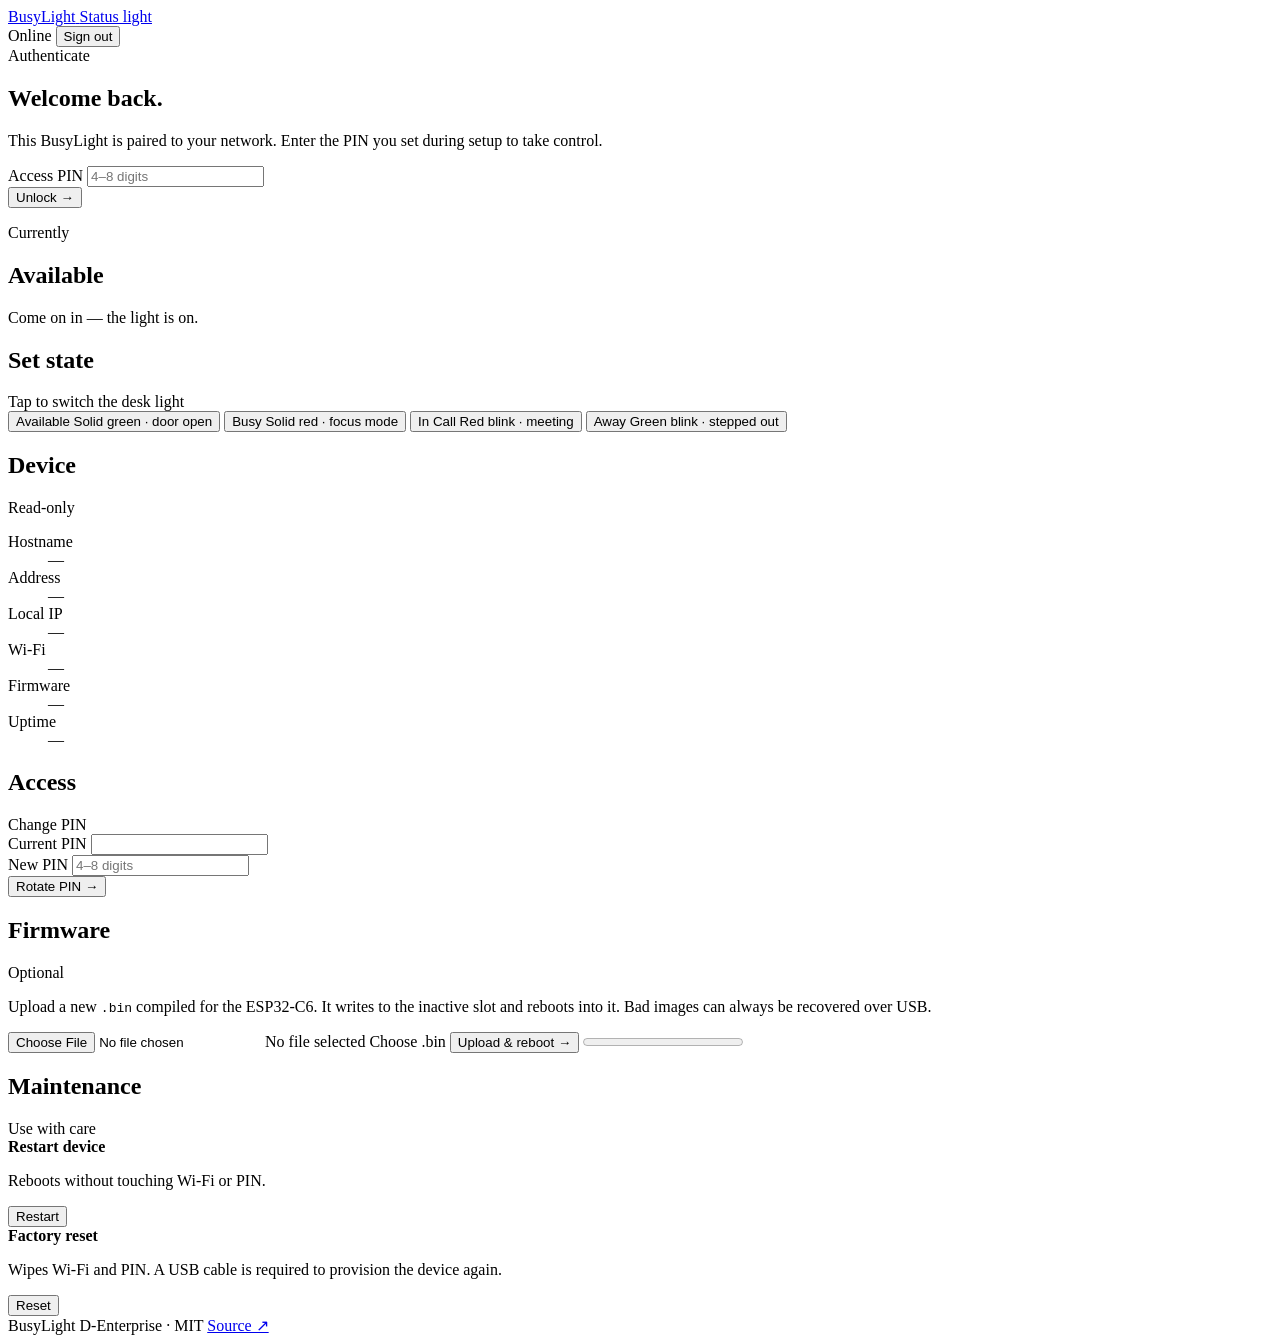
==== firmware/data/index.html @ c46cbe96 "feat: BusyLight v0.2.0 - firmware, wizard, premium web UI Initial public-grade release. Brings the v" ====
<!doctype html>
<html lang="en">
  <head>
    <meta charset="utf-8" />
    <meta name="viewport" content="width=device-width, initial-scale=1" />
    <meta name="color-scheme" content="light" />
    <title>BusyLight</title>
    <link rel="preconnect" href="https://fonts.googleapis.com" crossorigin />
    <link rel="preconnect" href="https://fonts.gstatic.com" crossorigin />
    <link
      href="https://fonts.googleapis.com/css2?family=Bricolage+Grotesque:opsz,wght@12..96,400;12..96,500;12..96,600;12..96,700&family=JetBrains+Mono:wght@500;600&display=swap"
      rel="stylesheet"
    />
    <link rel="stylesheet" href="/styles.css" />
  </head>
  <body>
    <header class="bar">
      <a class="brand" href="/">
        <span class="brand-mark" aria-hidden="true">
          <span class="brand-mark-r"></span>
          <span class="brand-mark-g"></span>
        </span>
        <span class="brand-text">
          <span class="brand-name">BusyLight</span>
          <span class="brand-sub">Status&nbsp;light</span>
        </span>
      </a>
      <div class="bar-right">
        <span class="net" id="link-state">
          <span class="net-dot"></span>
          Online
        </span>
        <button id="logout-btn" type="button" class="link hidden">Sign&nbsp;out</button>
      </div>
    </header>

    <main class="page">

      <!-- LOGIN -->
      <section id="login-card" class="lock">
        <div class="lock-card">
          <div class="lock-bead" aria-hidden="true">
            <span class="lock-bead-halo"></span>
            <span class="lock-bead-core"></span>
            <span class="lock-bead-shine"></span>
          </div>
          <span class="kicker">Authenticate</span>
          <h1 class="display">Welcome back.</h1>
          <p class="lede">
            This BusyLight is paired to your network. Enter the PIN you set
            during setup to take control.
          </p>
          <div class="field">
            <label for="pin">Access PIN</label>
            <input
              id="pin"
              type="password"
              inputmode="numeric"
              maxlength="8"
              autocomplete="off"
              placeholder="4–8 digits"
            />
          </div>
          <button id="login-btn" type="button" class="cta">
            <span>Unlock</span>
            <span class="cta-arrow" aria-hidden="true">→</span>
          </button>
          <p class="msg" id="login-msg" role="status"></p>
        </div>
      </section>

      <!-- DASHBOARD -->
      <div id="console-grid" class="dash hidden">

        <!-- HERO -->
        <section class="hero" id="status-orb" data-state="AVAILABLE">
          <div class="hero-stage" aria-hidden="true">
            <span class="hero-halo"></span>
            <span class="hero-bead">
              <span class="hero-bead-shine"></span>
            </span>
          </div>
          <div class="hero-info">
            <span class="kicker">Currently</span>
            <h1 class="display display--xl" id="current-state">Available</h1>
            <p class="lede" id="hero-sub">Come on in — the light is on.</p>
          </div>
        </section>

        <!-- STATE SELECTOR -->
        <section class="block">
          <header class="block-head">
            <h2>Set state</h2>
            <span class="block-sub">Tap to switch the desk light</span>
          </header>
          <div class="tiles">
            <button class="tile" data-state="AVAILABLE">
              <span class="tile-swatch"></span>
              <span class="tile-text">
                <span class="tile-name">Available</span>
                <span class="tile-desc">Solid green · door open</span>
              </span>
            </button>
            <button class="tile" data-state="BUSY">
              <span class="tile-swatch"></span>
              <span class="tile-text">
                <span class="tile-name">Busy</span>
                <span class="tile-desc">Solid red · focus mode</span>
              </span>
            </button>
            <button class="tile" data-state="IN_CALL">
              <span class="tile-swatch"></span>
              <span class="tile-text">
                <span class="tile-name">In&nbsp;Call</span>
                <span class="tile-desc">Red blink · meeting</span>
              </span>
            </button>
            <button class="tile" data-state="AWAY">
              <span class="tile-swatch"></span>
              <span class="tile-text">
                <span class="tile-name">Away</span>
                <span class="tile-desc">Green blink · stepped out</span>
              </span>
            </button>
          </div>
          <p class="msg msg--center" id="state-msg"></p>
        </section>

        <!-- TWO COL -->
        <div class="cols">
          <section class="block">
            <header class="block-head">
              <h2>Device</h2>
              <span class="block-sub">Read-only</span>
            </header>
            <dl class="readout">
              <div><dt>Hostname</dt><dd id="t-host" class="mono">—</dd></div>
              <div><dt>Address</dt><dd id="t-mdns" class="mono">—</dd></div>
              <div><dt>Local IP</dt><dd id="t-ip" class="mono">—</dd></div>
              <div>
                <dt>Wi-Fi</dt>
                <dd>
                  <span id="t-rssi" class="mono">—</span>
                  <span id="t-bars" class="bars" aria-hidden="true">
                    <span></span><span></span><span></span><span></span>
                  </span>
                </dd>
              </div>
              <div><dt>Firmware</dt><dd id="t-ver" class="mono">—</dd></div>
              <div><dt>Uptime</dt><dd id="t-uptime" class="mono">—</dd></div>
            </dl>
          </section>

          <section class="block">
            <header class="block-head">
              <h2>Access</h2>
              <span class="block-sub">Change PIN</span>
            </header>
            <div class="block-body">
              <div class="field">
                <label for="current-pin">Current PIN</label>
                <input
                  id="current-pin"
                  type="password"
                  inputmode="numeric"
                  maxlength="8"
                  autocomplete="off"
                />
              </div>
              <div class="field">
                <label for="new-pin">New PIN</label>
                <input
                  id="new-pin"
                  type="password"
                  inputmode="numeric"
                  maxlength="8"
                  autocomplete="off"
                  placeholder="4–8 digits"
                />
              </div>
              <button id="change-pin-btn" type="button" class="cta cta--block">
                <span>Rotate PIN</span>
                <span class="cta-arrow" aria-hidden="true">→</span>
              </button>
              <p class="msg" id="pin-msg" role="status"></p>
            </div>
          </section>
        </div>

        <!-- OTA -->
        <section class="block">
          <header class="block-head">
            <h2>Firmware</h2>
            <span class="block-sub">Optional</span>
          </header>
          <div class="block-body">
            <p class="lede lede--sm">
              Upload a new <code>.bin</code> compiled for the ESP32-C6. It
              writes to the inactive slot and reboots into it. Bad images
              can always be recovered over USB.
            </p>
            <label class="filepick" id="ota-picker">
              <input id="ota-file" type="file" accept=".bin" />
              <span class="filepick-name" id="ota-filename">No file selected</span>
              <span class="filepick-cta">Choose .bin</span>
            </label>
            <button id="ota-btn" type="button" class="cta cta--block">
              <span>Upload &amp; reboot</span>
              <span class="cta-arrow" aria-hidden="true">→</span>
            </button>
            <progress id="ota-progress" class="hidden" max="100" value="0"></progress>
            <p class="msg" id="ota-msg" role="status"></p>
          </div>
        </section>

        <!-- MAINTENANCE -->
        <section class="block block--quiet">
          <header class="block-head">
            <h2>Maintenance</h2>
            <span class="block-sub">Use with care</span>
          </header>
          <div class="maint">
            <div class="maint-row">
              <div class="maint-text">
                <strong>Restart device</strong>
                <p>Reboots without touching Wi-Fi or PIN.</p>
              </div>
              <button id="reboot-btn" type="button" class="ghost">Restart</button>
            </div>
            <div class="maint-row">
              <div class="maint-text">
                <strong>Factory reset</strong>
                <p>Wipes Wi-Fi and PIN. A USB cable is required to provision the device again.</p>
              </div>
              <button id="factory-reset-btn" type="button" class="ghost ghost--danger">Reset</button>
            </div>
          </div>
        </section>
      </div>
    </main>

    <footer class="foot">
      <span class="foot-mark">BusyLight</span>
      <span class="foot-meta">D-Enterprise · MIT</span>
      <a href="https://github.com" target="_blank" rel="noopener" class="foot-link">Source ↗</a>
    </footer>

    <script src="/app.js"></script>
  </body>
</html>
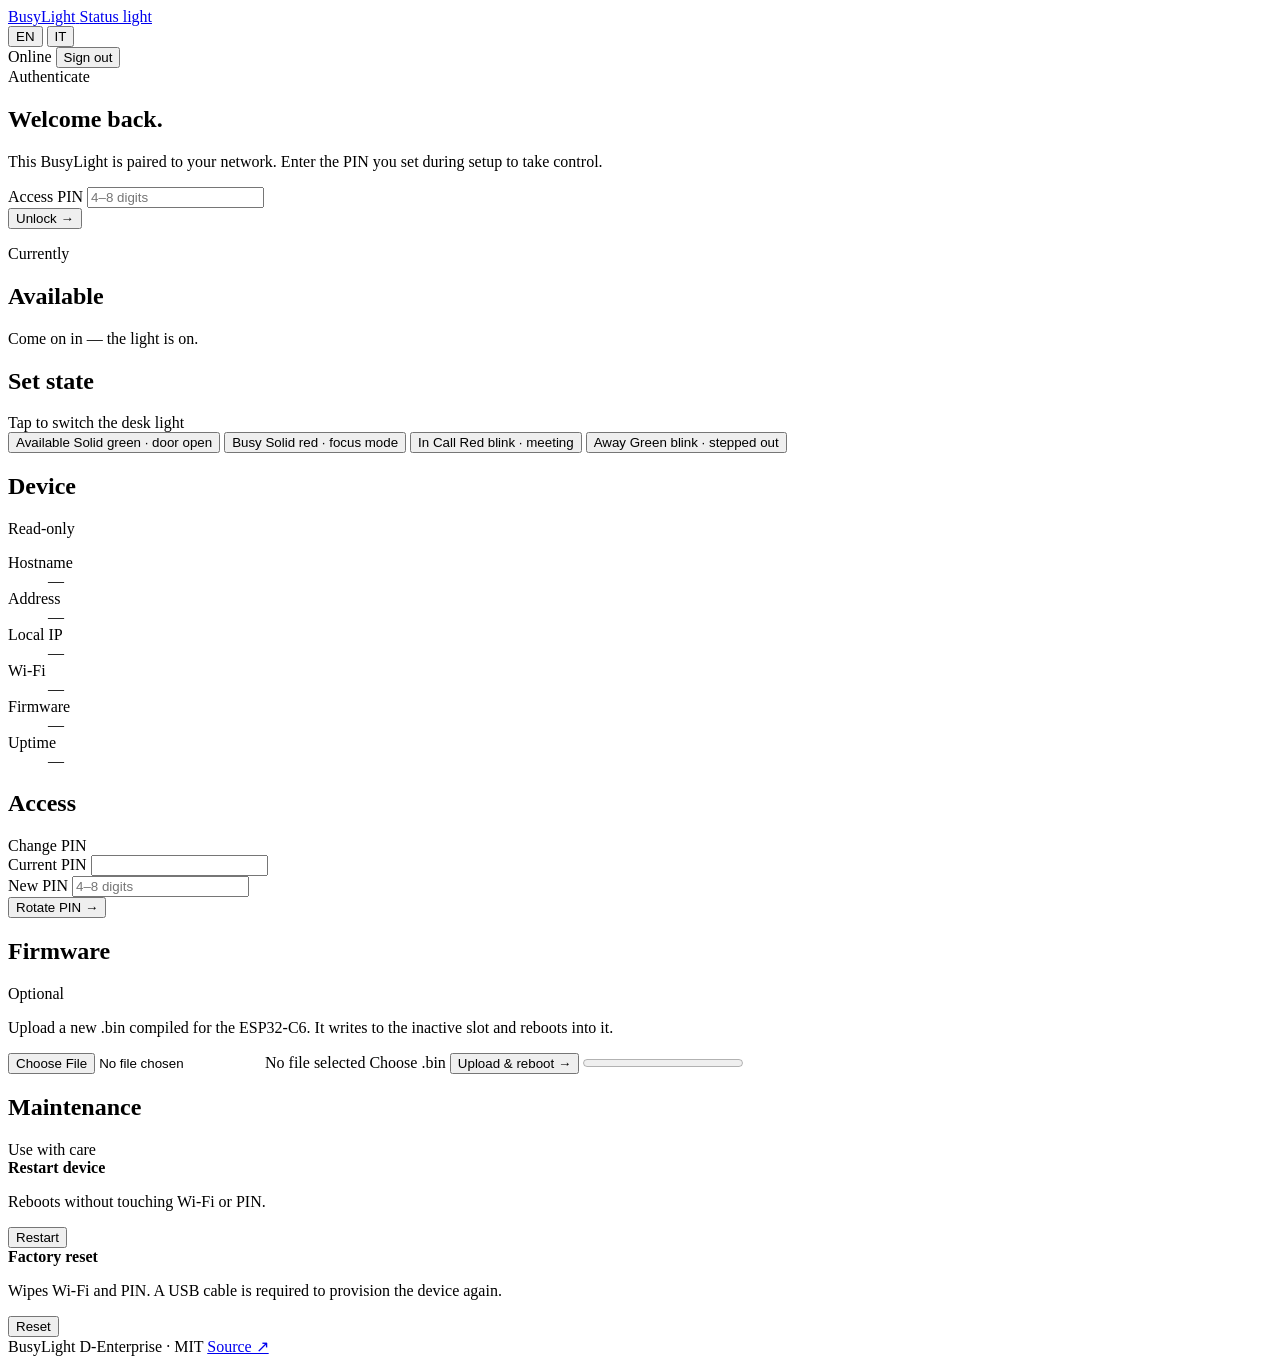
==== commit 6e79fd7d: "feat(web): bilingual UI (English + Italian) Adds full IT/EN translation of the device's web UI. Auto" ====
--- a/firmware/data/index.html
+++ b/firmware/data/index.html
@@ -22,15 +22,19 @@
         </span>
         <span class="brand-text">
           <span class="brand-name">BusyLight</span>
-          <span class="brand-sub">Status&nbsp;light</span>
+          <span class="brand-sub" data-i18n="brand.sub">Status light</span>
         </span>
       </a>
       <div class="bar-right">
+        <div class="langswitch" role="group" aria-label="Language">
+          <button type="button" data-lang-btn="en">EN</button>
+          <button type="button" data-lang-btn="it">IT</button>
+        </div>
         <span class="net" id="link-state">
           <span class="net-dot"></span>
-          Online
+          <span data-i18n="topbar.online">Online</span>
         </span>
-        <button id="logout-btn" type="button" class="link hidden">Sign&nbsp;out</button>
+        <button id="logout-btn" type="button" class="link hidden" data-i18n="topbar.signout">Sign out</button>
       </div>
     </header>
 
@@ -44,14 +48,14 @@
             <span class="lock-bead-core"></span>
             <span class="lock-bead-shine"></span>
           </div>
-          <span class="kicker">Authenticate</span>
-          <h1 class="display">Welcome back.</h1>
-          <p class="lede">
+          <span class="kicker" data-i18n="login.kicker">Authenticate</span>
+          <h1 class="display" data-i18n="login.title">Welcome back.</h1>
+          <p class="lede" data-i18n="login.lede">
             This BusyLight is paired to your network. Enter the PIN you set
             during setup to take control.
           </p>
           <div class="field">
-            <label for="pin">Access PIN</label>
+            <label for="pin" data-i18n="login.access_pin">Access PIN</label>
             <input
               id="pin"
               type="password"
@@ -59,10 +63,11 @@
               maxlength="8"
               autocomplete="off"
               placeholder="4–8 digits"
+              data-i18n-attr="placeholder: login.placeholder"
             />
           </div>
           <button id="login-btn" type="button" class="cta">
-            <span>Unlock</span>
+            <span data-i18n="login.unlock">Unlock</span>
             <span class="cta-arrow" aria-hidden="true">→</span>
           </button>
           <p class="msg" id="login-msg" role="status"></p>
@@ -81,7 +86,7 @@
             </span>
           </div>
           <div class="hero-info">
-            <span class="kicker">Currently</span>
+            <span class="kicker" data-i18n="hero.kicker">Currently</span>
             <h1 class="display display--xl" id="current-state">Available</h1>
             <p class="lede" id="hero-sub">Come on in — the light is on.</p>
           </div>
@@ -90,36 +95,36 @@
         <!-- STATE SELECTOR -->
         <section class="block">
           <header class="block-head">
-            <h2>Set state</h2>
-            <span class="block-sub">Tap to switch the desk light</span>
+            <h2 data-i18n="set_state.title">Set state</h2>
+            <span class="block-sub" data-i18n="set_state.sub">Tap to switch the desk light</span>
           </header>
           <div class="tiles">
             <button class="tile" data-state="AVAILABLE">
               <span class="tile-swatch"></span>
               <span class="tile-text">
-                <span class="tile-name">Available</span>
-                <span class="tile-desc">Solid green · door open</span>
+                <span class="tile-name" data-i18n="states.AVAILABLE.name">Available</span>
+                <span class="tile-desc" data-i18n="states.AVAILABLE.desc">Solid green · door open</span>
               </span>
             </button>
             <button class="tile" data-state="BUSY">
               <span class="tile-swatch"></span>
               <span class="tile-text">
-                <span class="tile-name">Busy</span>
-                <span class="tile-desc">Solid red · focus mode</span>
+                <span class="tile-name" data-i18n="states.BUSY.name">Busy</span>
+                <span class="tile-desc" data-i18n="states.BUSY.desc">Solid red · focus mode</span>
               </span>
             </button>
             <button class="tile" data-state="IN_CALL">
               <span class="tile-swatch"></span>
               <span class="tile-text">
-                <span class="tile-name">In&nbsp;Call</span>
-                <span class="tile-desc">Red blink · meeting</span>
+                <span class="tile-name" data-i18n="states.IN_CALL.name">In Call</span>
+                <span class="tile-desc" data-i18n="states.IN_CALL.desc">Red blink · meeting</span>
               </span>
             </button>
             <button class="tile" data-state="AWAY">
               <span class="tile-swatch"></span>
               <span class="tile-text">
-                <span class="tile-name">Away</span>
-                <span class="tile-desc">Green blink · stepped out</span>
+                <span class="tile-name" data-i18n="states.AWAY.name">Away</span>
+                <span class="tile-desc" data-i18n="states.AWAY.desc">Green blink · stepped out</span>
               </span>
             </button>
           </div>
@@ -130,35 +135,35 @@
         <div class="cols">
           <section class="block">
             <header class="block-head">
-              <h2>Device</h2>
-              <span class="block-sub">Read-only</span>
+              <h2 data-i18n="device.title">Device</h2>
+              <span class="block-sub" data-i18n="device.sub">Read-only</span>
             </header>
             <dl class="readout">
-              <div><dt>Hostname</dt><dd id="t-host" class="mono">—</dd></div>
-              <div><dt>Address</dt><dd id="t-mdns" class="mono">—</dd></div>
-              <div><dt>Local IP</dt><dd id="t-ip" class="mono">—</dd></div>
+              <div><dt data-i18n="device.hostname">Hostname</dt><dd id="t-host" class="mono">—</dd></div>
+              <div><dt data-i18n="device.address">Address</dt><dd id="t-mdns" class="mono">—</dd></div>
+              <div><dt data-i18n="device.local_ip">Local IP</dt><dd id="t-ip" class="mono">—</dd></div>
               <div>
-                <dt>Wi-Fi</dt>
+                <dt data-i18n="device.wifi">Wi-Fi</dt>
                 <dd>
-                  <span id="t-rssi" class="mono">—</span>
+                  <span id="t-rssi">—</span>
                   <span id="t-bars" class="bars" aria-hidden="true">
                     <span></span><span></span><span></span><span></span>
                   </span>
                 </dd>
               </div>
-              <div><dt>Firmware</dt><dd id="t-ver" class="mono">—</dd></div>
-              <div><dt>Uptime</dt><dd id="t-uptime" class="mono">—</dd></div>
+              <div><dt data-i18n="device.firmware">Firmware</dt><dd id="t-ver" class="mono">—</dd></div>
+              <div><dt data-i18n="device.uptime">Uptime</dt><dd id="t-uptime" class="mono">—</dd></div>
             </dl>
           </section>
 
           <section class="block">
             <header class="block-head">
-              <h2>Access</h2>
-              <span class="block-sub">Change PIN</span>
+              <h2 data-i18n="access.title">Access</h2>
+              <span class="block-sub" data-i18n="access.sub">Change PIN</span>
             </header>
             <div class="block-body">
               <div class="field">
-                <label for="current-pin">Current PIN</label>
+                <label for="current-pin" data-i18n="access.current_pin">Current PIN</label>
                 <input
                   id="current-pin"
                   type="password"
@@ -168,7 +173,7 @@
                 />
               </div>
               <div class="field">
-                <label for="new-pin">New PIN</label>
+                <label for="new-pin" data-i18n="access.new_pin">New PIN</label>
                 <input
                   id="new-pin"
                   type="password"
@@ -176,10 +181,11 @@
                   maxlength="8"
                   autocomplete="off"
                   placeholder="4–8 digits"
+                  data-i18n-attr="placeholder: login.placeholder"
                 />
               </div>
               <button id="change-pin-btn" type="button" class="cta cta--block">
-                <span>Rotate PIN</span>
+                <span data-i18n="access.rotate">Rotate PIN</span>
                 <span class="cta-arrow" aria-hidden="true">→</span>
               </button>
               <p class="msg" id="pin-msg" role="status"></p>
@@ -190,22 +196,21 @@
         <!-- OTA -->
         <section class="block">
           <header class="block-head">
-            <h2>Firmware</h2>
-            <span class="block-sub">Optional</span>
+            <h2 data-i18n="ota.title">Firmware</h2>
+            <span class="block-sub" data-i18n="ota.sub">Optional</span>
           </header>
           <div class="block-body">
-            <p class="lede lede--sm">
-              Upload a new <code>.bin</code> compiled for the ESP32-C6. It
-              writes to the inactive slot and reboots into it. Bad images
-              can always be recovered over USB.
+            <p class="lede lede--sm" data-i18n="ota.lede">
+              Upload a new .bin compiled for the ESP32-C6. It writes to the
+              inactive slot and reboots into it.
             </p>
-            <label class="filepick" id="ota-picker">
+            <label class="picker filepick" id="ota-picker">
               <input id="ota-file" type="file" accept=".bin" />
-              <span class="filepick-name" id="ota-filename">No file selected</span>
-              <span class="filepick-cta">Choose .bin</span>
+              <span class="filepick-name" id="ota-filename" data-i18n="ota.no_file">No file selected</span>
+              <span class="filepick-cta" data-i18n="ota.choose">Choose .bin</span>
             </label>
             <button id="ota-btn" type="button" class="cta cta--block">
-              <span>Upload &amp; reboot</span>
+              <span data-i18n="ota.upload">Upload &amp; reboot</span>
               <span class="cta-arrow" aria-hidden="true">→</span>
             </button>
             <progress id="ota-progress" class="hidden" max="100" value="0"></progress>
@@ -216,23 +221,23 @@
         <!-- MAINTENANCE -->
         <section class="block block--quiet">
           <header class="block-head">
-            <h2>Maintenance</h2>
-            <span class="block-sub">Use with care</span>
+            <h2 data-i18n="maint.title">Maintenance</h2>
+            <span class="block-sub" data-i18n="maint.sub">Use with care</span>
           </header>
           <div class="maint">
             <div class="maint-row">
               <div class="maint-text">
-                <strong>Restart device</strong>
-                <p>Reboots without touching Wi-Fi or PIN.</p>
-              </div>
-              <button id="reboot-btn" type="button" class="ghost">Restart</button>
+                <strong data-i18n="maint.restart.title">Restart device</strong>
+                <p data-i18n="maint.restart.desc">Reboots without touching Wi-Fi or PIN.</p>
+              </div>
+              <button id="reboot-btn" type="button" class="ghost" data-i18n="maint.restart.btn">Restart</button>
             </div>
             <div class="maint-row">
               <div class="maint-text">
-                <strong>Factory reset</strong>
-                <p>Wipes Wi-Fi and PIN. A USB cable is required to provision the device again.</p>
-              </div>
-              <button id="factory-reset-btn" type="button" class="ghost ghost--danger">Reset</button>
+                <strong data-i18n="maint.factory.title">Factory reset</strong>
+                <p data-i18n="maint.factory.desc">Wipes Wi-Fi and PIN. A USB cable is required to provision the device again.</p>
+              </div>
+              <button id="factory-reset-btn" type="button" class="ghost ghost--danger" data-i18n="maint.factory.btn">Reset</button>
             </div>
           </div>
         </section>
@@ -242,7 +247,7 @@
     <footer class="foot">
       <span class="foot-mark">BusyLight</span>
       <span class="foot-meta">D-Enterprise · MIT</span>
-      <a href="https://github.com" target="_blank" rel="noopener" class="foot-link">Source ↗</a>
+      <a href="https://github.com" target="_blank" rel="noopener" class="foot-link" data-i18n="foot.source">Source ↗</a>
     </footer>
 
     <script src="/app.js"></script>
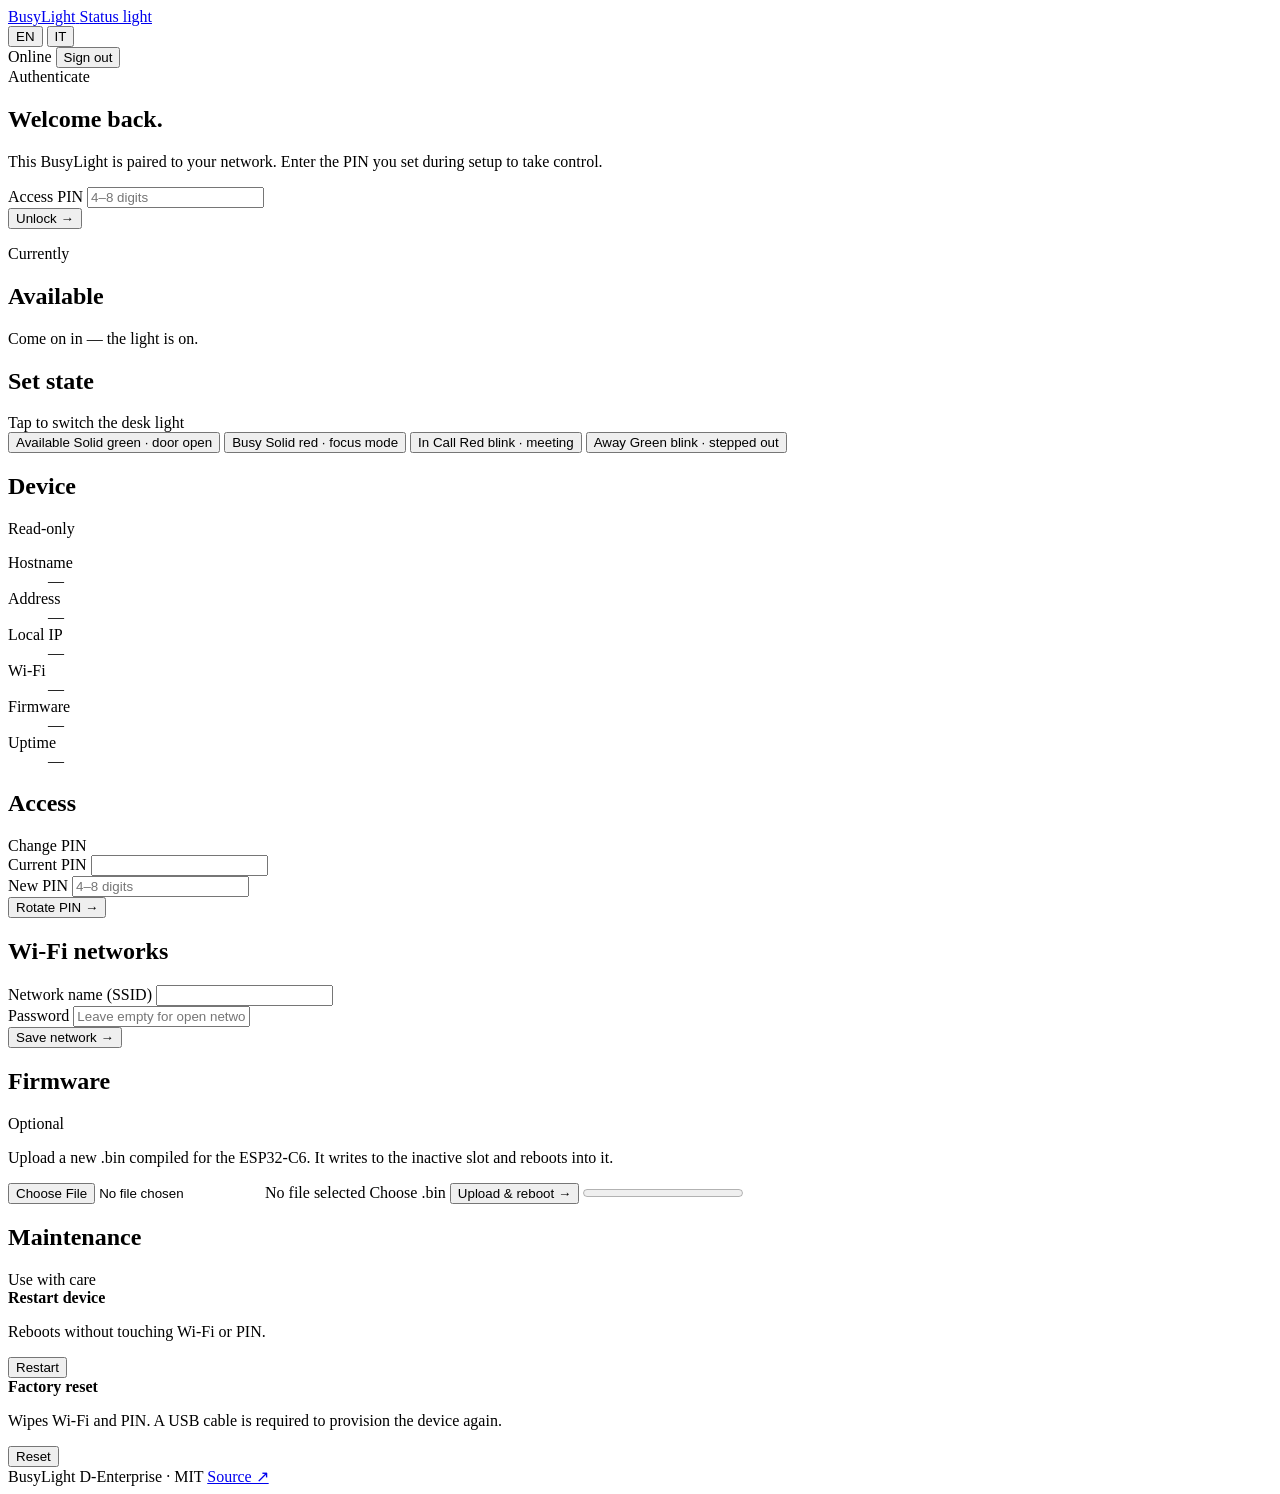
==== commit 2233a2f3: "feat(wifi): remember up to 6 networks and roam between them BusyLight now keeps a list of saved Wi-F" ====
--- a/firmware/data/index.html
+++ b/firmware/data/index.html
@@ -193,6 +193,48 @@
           </section>
         </div>
 
+        <!-- WI-FI NETWORKS -->
+        <section class="block" id="wifi-card">
+          <header class="block-head">
+            <h2 data-i18n="wifi.title">Wi-Fi networks</h2>
+            <span class="block-sub" id="wifi-meta"></span>
+          </header>
+          <div class="block-body">
+            <ul class="wifi-list" id="wifi-list" aria-live="polite"></ul>
+            <p class="lede lede--sm" id="wifi-empty" data-i18n="wifi.empty" hidden>
+              No saved Wi-Fi networks yet. Add one to keep this BusyLight online when you move it around.
+            </p>
+
+            <div class="wifi-add">
+              <div class="field">
+                <label for="wifi-new-ssid" data-i18n="wifi.ssid">Network name (SSID)</label>
+                <input
+                  id="wifi-new-ssid"
+                  type="text"
+                  maxlength="32"
+                  autocomplete="off"
+                />
+              </div>
+              <div class="field">
+                <label for="wifi-new-password" data-i18n="wifi.password">Password</label>
+                <input
+                  id="wifi-new-password"
+                  type="password"
+                  maxlength="63"
+                  autocomplete="new-password"
+                  data-i18n-attr="placeholder: wifi.password_placeholder"
+                  placeholder="Leave empty for open networks"
+                />
+              </div>
+              <button id="wifi-add-btn" type="button" class="cta cta--block">
+                <span data-i18n="wifi.add">Save network</span>
+                <span class="cta-arrow" aria-hidden="true">→</span>
+              </button>
+              <p class="msg" id="wifi-msg" role="status"></p>
+            </div>
+          </div>
+        </section>
+
         <!-- OTA -->
         <section class="block">
           <header class="block-head">
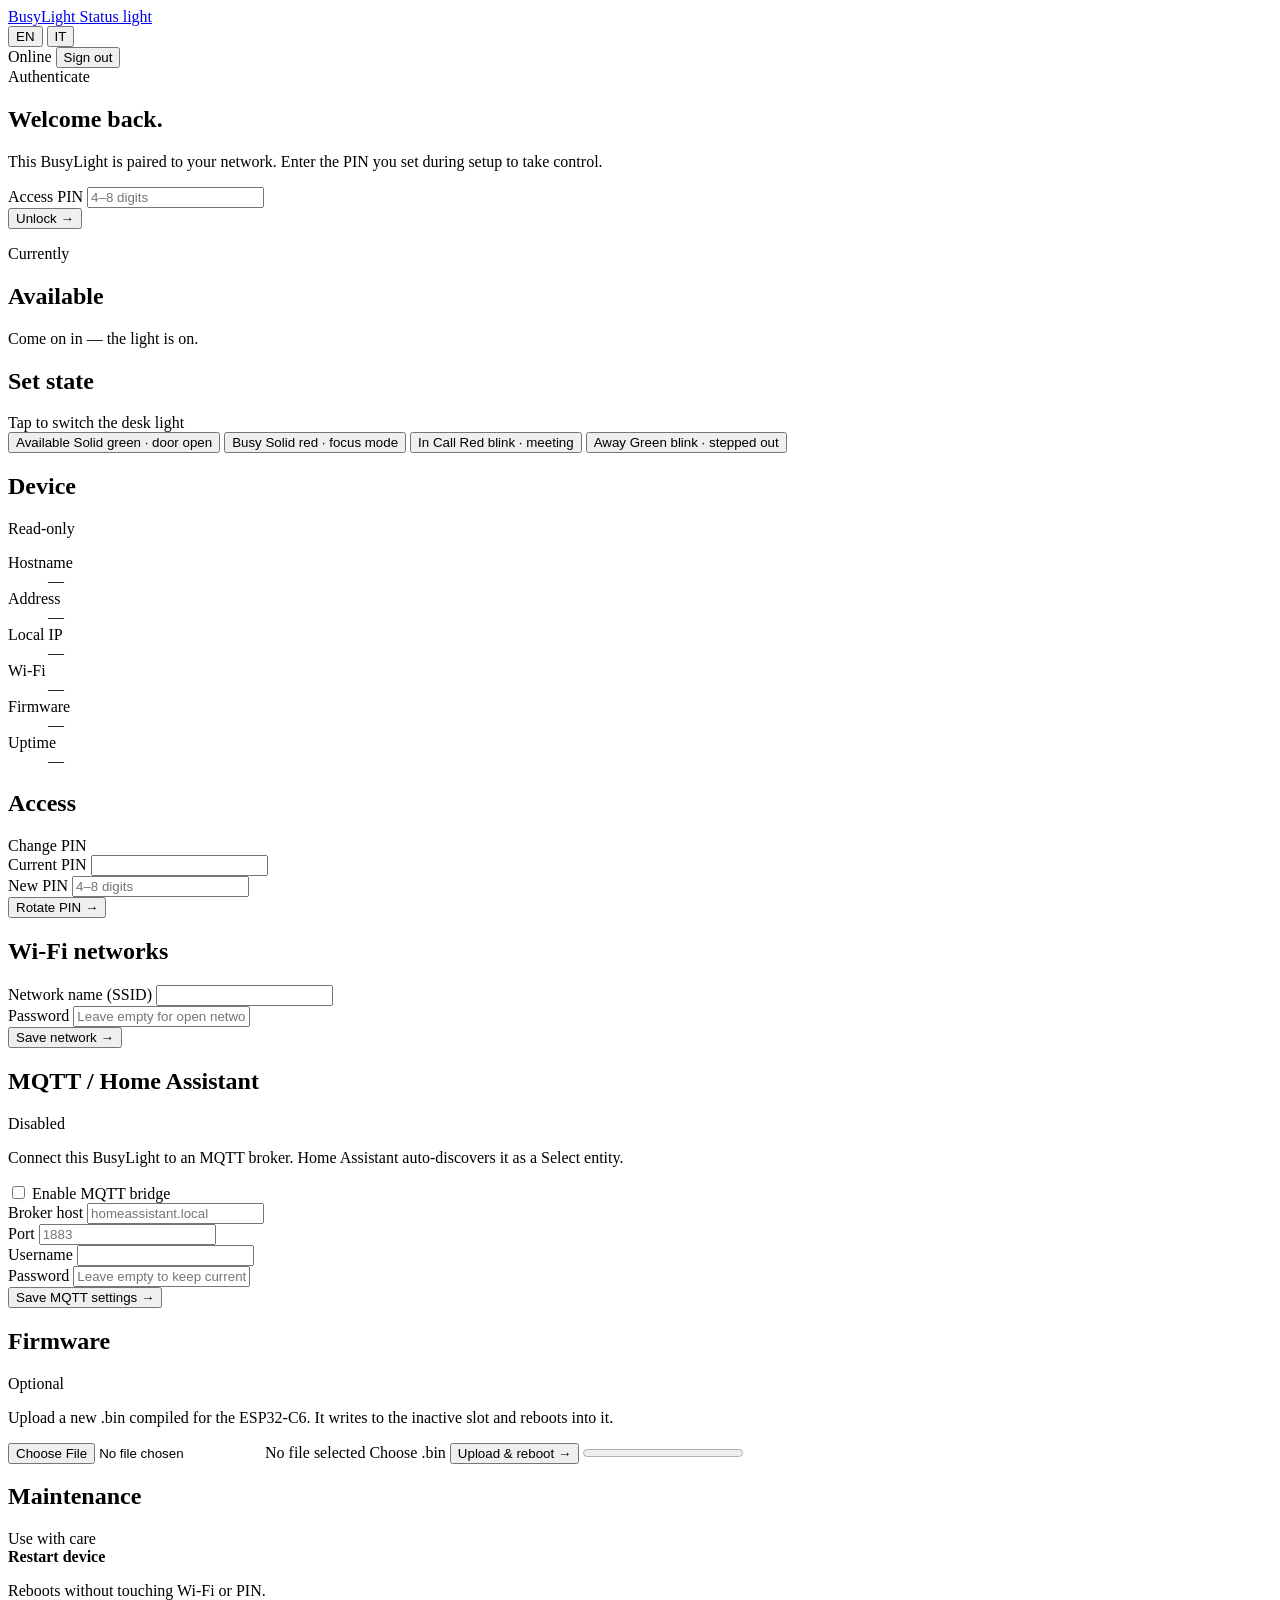
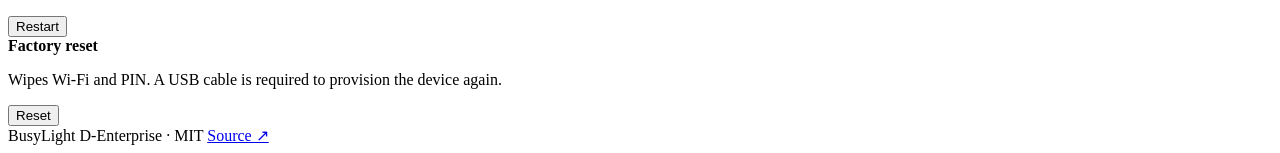
==== commit 35cbc44f: "feat(firmware,web): MQTT bridge with Home Assistant auto-discovery Optional MQTT integration so Busy" ====
--- a/firmware/data/index.html
+++ b/firmware/data/index.html
@@ -235,6 +235,44 @@
           </div>
         </section>
 
+        <!-- MQTT -->
+        <section class="block">
+          <header class="block-head">
+            <h2 data-i18n="mqtt.title">MQTT / Home Assistant</h2>
+            <span class="block-sub" id="mqtt-status" data-i18n="mqtt.disabled">Disabled</span>
+          </header>
+          <div class="block-body">
+            <p class="lede lede--sm" data-i18n="mqtt.lede">
+              Connect this BusyLight to an MQTT broker. Home Assistant auto-discovers it as a Select entity.
+            </p>
+            <label class="mqtt-toggle">
+              <input id="mqtt-enabled" type="checkbox" />
+              <span data-i18n="mqtt.enable">Enable MQTT bridge</span>
+            </label>
+            <div class="field">
+              <label for="mqtt-host" data-i18n="mqtt.host">Broker host</label>
+              <input id="mqtt-host" type="text" autocomplete="off" placeholder="homeassistant.local" />
+            </div>
+            <div class="field">
+              <label for="mqtt-port" data-i18n="mqtt.port">Port</label>
+              <input id="mqtt-port" type="text" inputmode="numeric" autocomplete="off" placeholder="1883" />
+            </div>
+            <div class="field">
+              <label for="mqtt-user" data-i18n="mqtt.username">Username</label>
+              <input id="mqtt-user" type="text" autocomplete="off" />
+            </div>
+            <div class="field">
+              <label for="mqtt-pass" data-i18n="mqtt.password">Password</label>
+              <input id="mqtt-pass" type="password" autocomplete="new-password" data-i18n-attr="placeholder: mqtt.password_placeholder" placeholder="Leave empty to keep current" />
+            </div>
+            <button id="mqtt-save" type="button" class="cta cta--block">
+              <span data-i18n="mqtt.save">Save MQTT settings</span>
+              <span class="cta-arrow" aria-hidden="true">→</span>
+            </button>
+            <p class="msg" id="mqtt-msg" role="status"></p>
+          </div>
+        </section>
+
         <!-- OTA -->
         <section class="block">
           <header class="block-head">
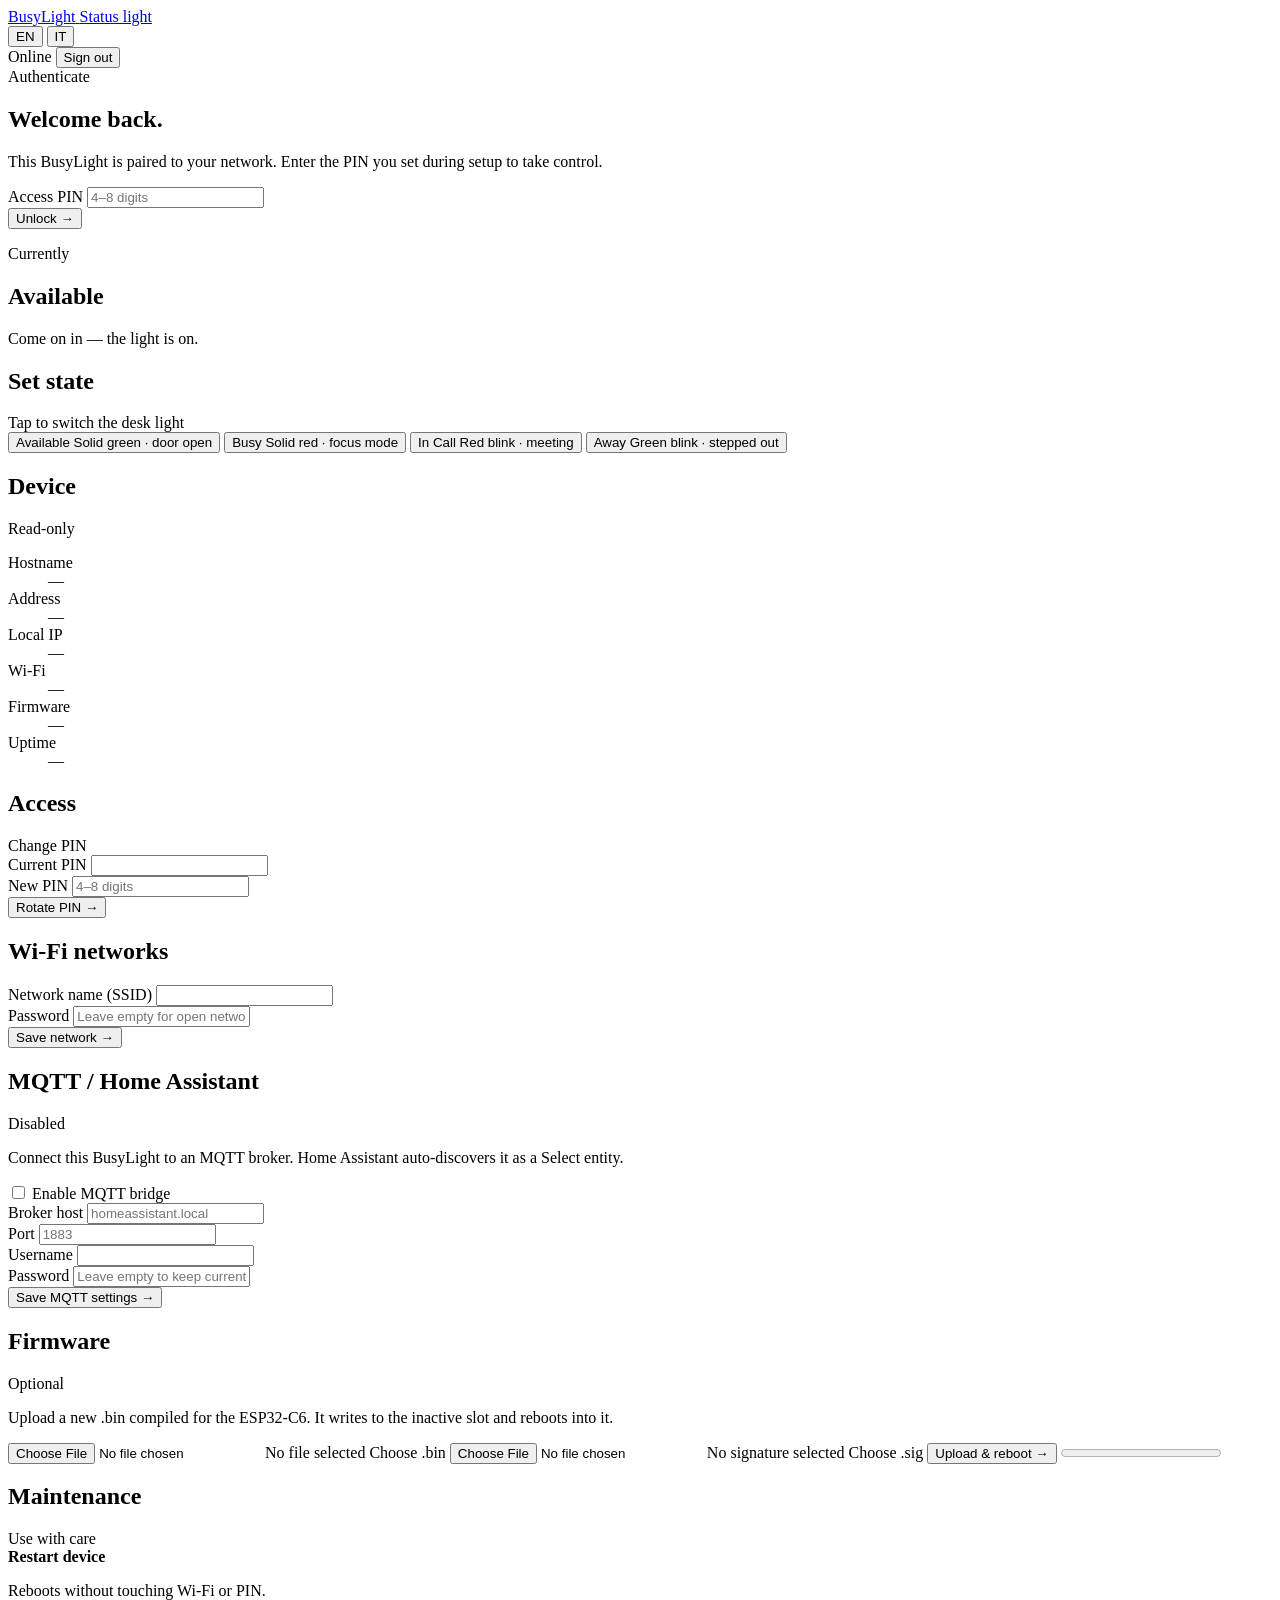
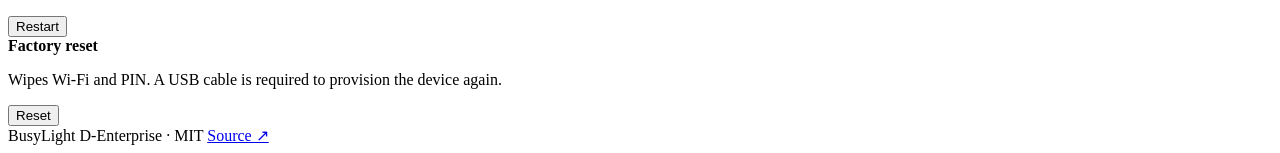
==== commit 93f19c8b: "feat(ota): RSA-2048 signed firmware updates The OTA endpoint now refuses any firmware image that isn" ====
--- a/firmware/data/index.html
+++ b/firmware/data/index.html
@@ -289,6 +289,11 @@
               <span class="filepick-name" id="ota-filename" data-i18n="ota.no_file">No file selected</span>
               <span class="filepick-cta" data-i18n="ota.choose">Choose .bin</span>
             </label>
+            <label class="picker filepick" id="ota-sig-picker">
+              <input id="ota-sig-file" type="file" accept=".sig" />
+              <span class="filepick-name" id="ota-sig-filename" data-i18n="ota.no_sig">No signature selected</span>
+              <span class="filepick-cta" data-i18n="ota.choose_sig">Choose .sig</span>
+            </label>
             <button id="ota-btn" type="button" class="cta cta--block">
               <span data-i18n="ota.upload">Upload &amp; reboot</span>
               <span class="cta-arrow" aria-hidden="true">→</span>
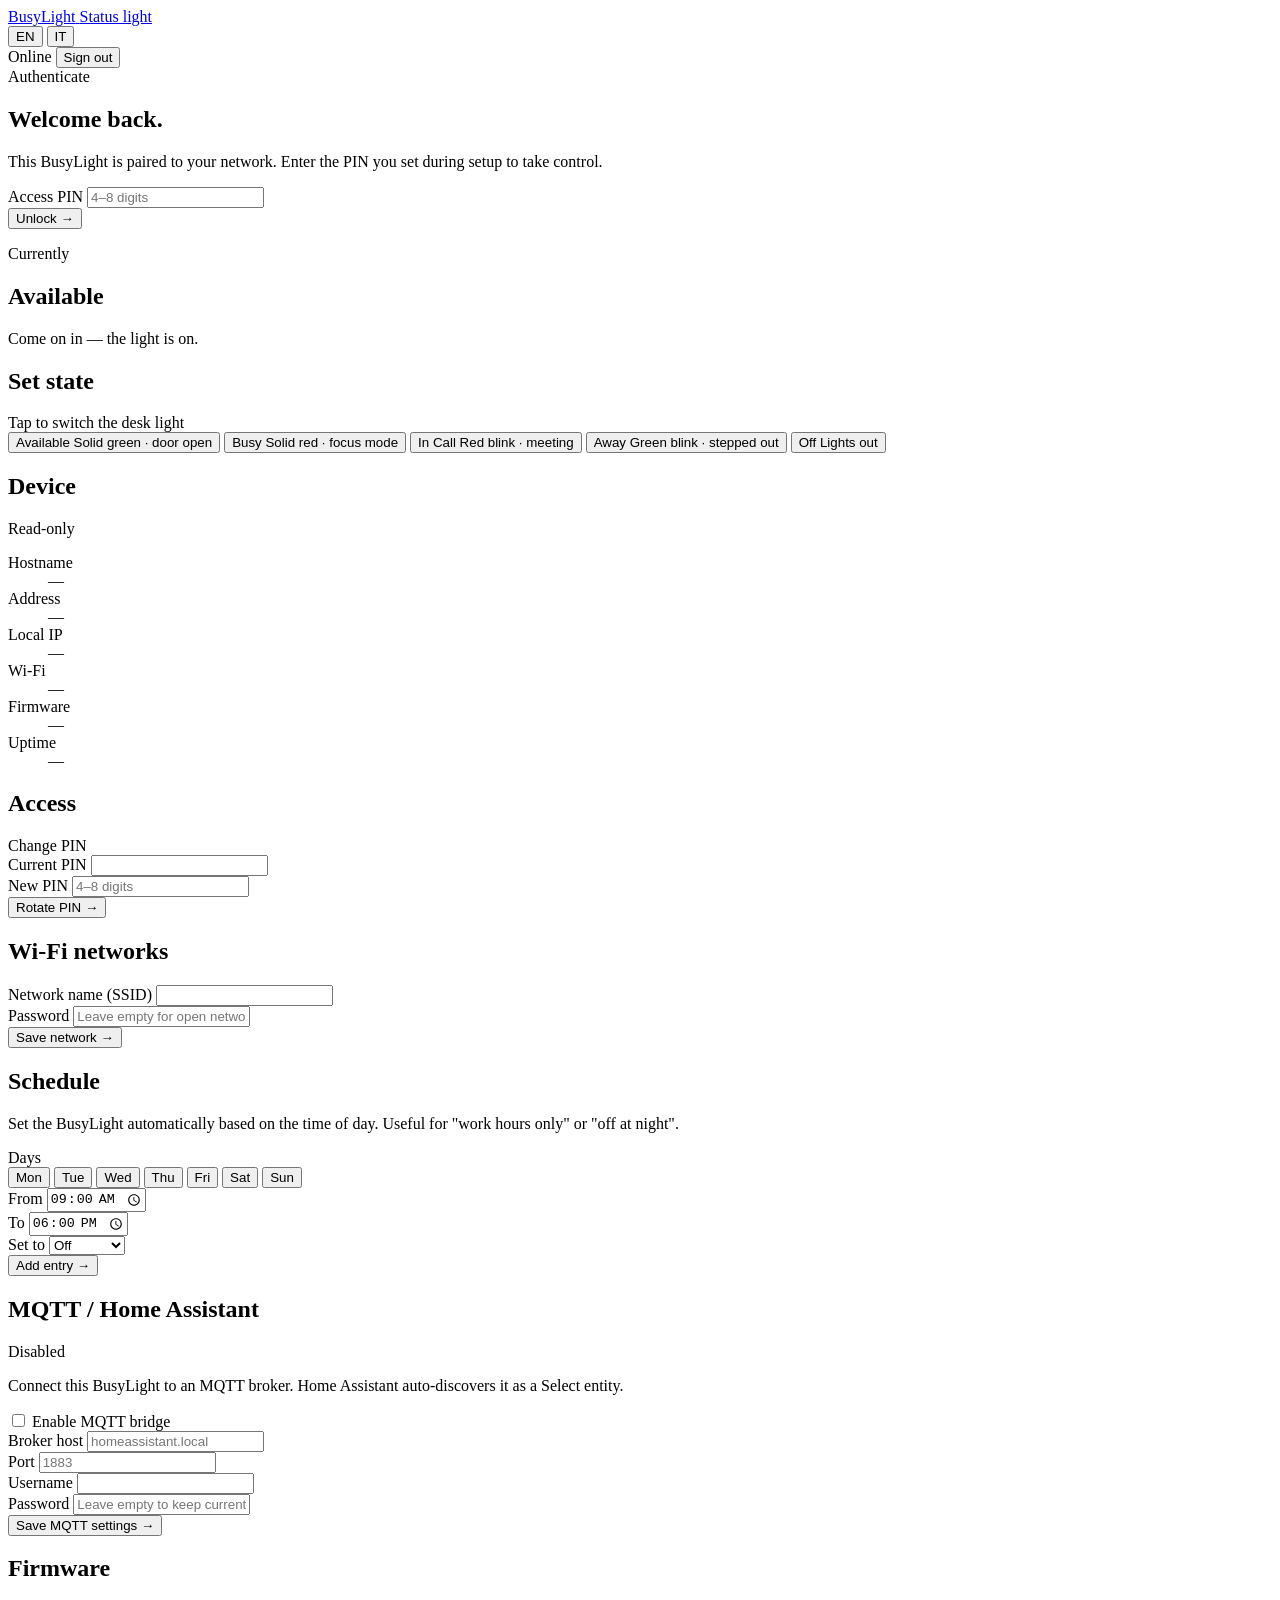
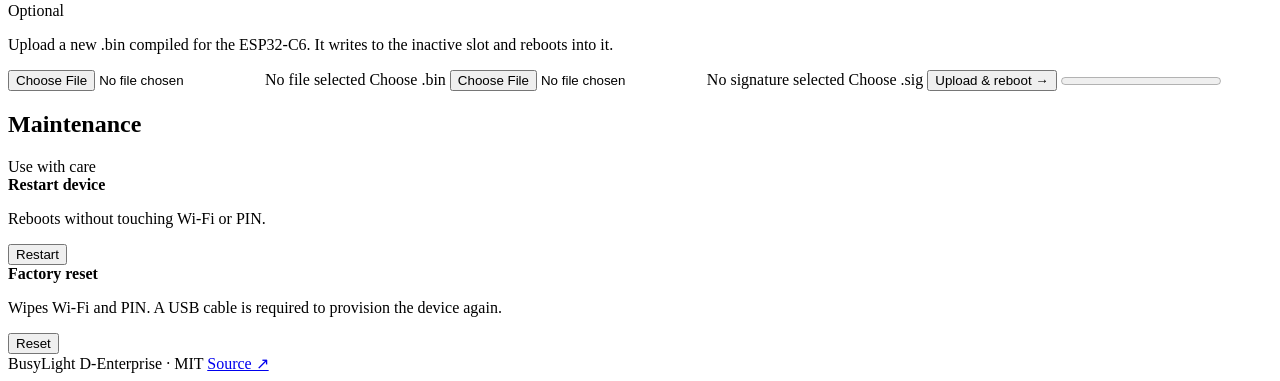
==== commit 50c4f3c7: "feat(state,schedule): OFF state + time-of-day scheduler Two related additions that together cover th" ====
--- a/firmware/data/index.html
+++ b/firmware/data/index.html
@@ -127,6 +127,13 @@
                 <span class="tile-desc" data-i18n="states.AWAY.desc">Green blink · stepped out</span>
               </span>
             </button>
+            <button class="tile" data-state="OFF">
+              <span class="tile-swatch"></span>
+              <span class="tile-text">
+                <span class="tile-name" data-i18n="states.OFF.name">Off</span>
+                <span class="tile-desc" data-i18n="states.OFF.desc">Lights out</span>
+              </span>
+            </button>
           </div>
           <p class="msg msg--center" id="state-msg"></p>
         </section>
@@ -235,6 +242,62 @@
           </div>
         </section>
 
+        <!-- SCHEDULE -->
+        <section class="block" id="schedule-card">
+          <header class="block-head">
+            <h2 data-i18n="schedule.title">Schedule</h2>
+            <span class="block-sub" id="schedule-meta"></span>
+          </header>
+          <div class="block-body">
+            <p class="lede lede--sm" data-i18n="schedule.lede">
+              Set the BusyLight automatically based on the time of day. Useful for "work hours only" or "off at night".
+            </p>
+            <ul class="schedule-list" id="schedule-list" aria-live="polite"></ul>
+            <p class="lede lede--sm" id="schedule-empty" data-i18n="schedule.empty" hidden>
+              No schedule yet. Add one below.
+            </p>
+
+            <div class="schedule-add">
+              <div class="field">
+                <label data-i18n="schedule.days">Days</label>
+                <div class="day-picker">
+                  <button type="button" class="day-btn" data-day="1" data-i18n="day.mon_short">Mon</button>
+                  <button type="button" class="day-btn" data-day="2" data-i18n="day.tue_short">Tue</button>
+                  <button type="button" class="day-btn" data-day="3" data-i18n="day.wed_short">Wed</button>
+                  <button type="button" class="day-btn" data-day="4" data-i18n="day.thu_short">Thu</button>
+                  <button type="button" class="day-btn" data-day="5" data-i18n="day.fri_short">Fri</button>
+                  <button type="button" class="day-btn" data-day="6" data-i18n="day.sat_short">Sat</button>
+                  <button type="button" class="day-btn" data-day="0" data-i18n="day.sun_short">Sun</button>
+                </div>
+              </div>
+              <div class="schedule-time-row">
+                <div class="field">
+                  <label for="sched-start" data-i18n="schedule.from">From</label>
+                  <input id="sched-start" type="time" value="09:00" />
+                </div>
+                <div class="field">
+                  <label for="sched-end" data-i18n="schedule.to">To</label>
+                  <input id="sched-end" type="time" value="18:00" />
+                </div>
+                <div class="field">
+                  <label for="sched-state" data-i18n="schedule.set_to">Set to</label>
+                  <select id="sched-state">
+                    <option value="AVAILABLE">Available</option>
+                    <option value="BUSY">Busy</option>
+                    <option value="AWAY">Away</option>
+                    <option value="OFF" selected>Off</option>
+                  </select>
+                </div>
+              </div>
+              <button id="sched-add-btn" type="button" class="cta cta--block">
+                <span data-i18n="schedule.add">Add entry</span>
+                <span class="cta-arrow" aria-hidden="true">→</span>
+              </button>
+              <p class="msg" id="sched-msg" role="status"></p>
+            </div>
+          </div>
+        </section>
+
         <!-- MQTT -->
         <section class="block">
           <header class="block-head">
